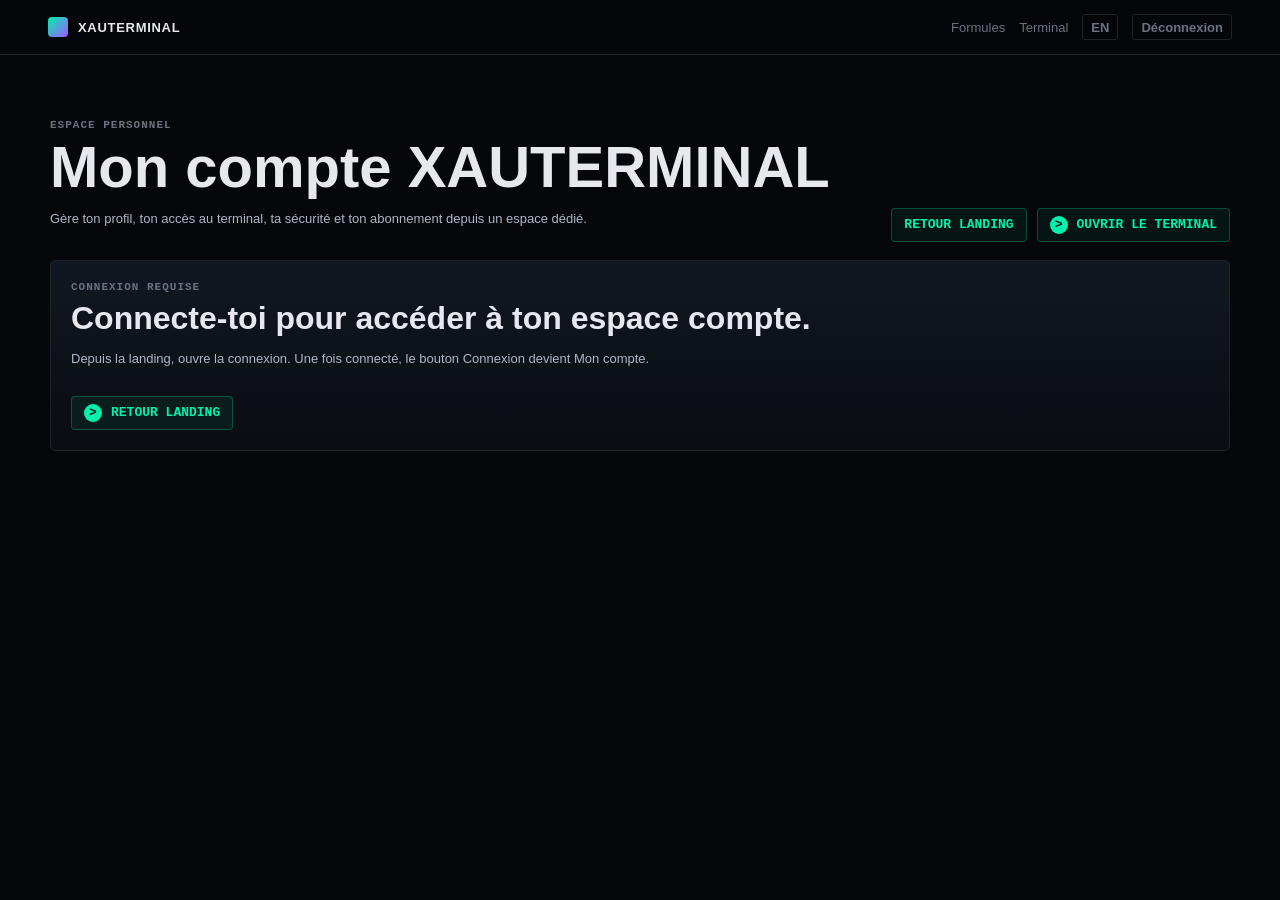
==== templates/account.html @ 577bb4db "Add account confirmation and password reset flows" ====
<!DOCTYPE html>
<html lang="fr">
<head>
    <meta charset="UTF-8">
    <meta name="viewport" content="width=device-width, initial-scale=1.0">
    <title data-i18n="meta_title">Mon compte - XAUTERMINAL</title>
    <meta name="robots" content="noindex,nofollow">
    <link rel="canonical" href="https://xauterminal.com/account">
    <link rel="stylesheet" href="/static/styles.css">
</head>
<body class="landing-body account-body">
    <header class="landing-nav">
        <a class="landing-brand" href="/" aria-label="XAUTERMINAL">
            <span class="brand-mark"></span>
            <span>XAUTERMINAL</span>
        </a>
        <nav class="landing-nav-actions" aria-label="Navigation compte">
            <a href="/#pricing" data-i18n="nav_pricing">Formules</a>
            <a href="/terminal" data-i18n="nav_terminal">Terminal</a>
            <button type="button" class="landing-lang" data-account-lang-toggle>EN</button>
            <button type="button" class="landing-lang" id="account-logout" data-i18n="nav_logout">Déconnexion</button>
        </nav>
    </header>

    <main class="account-page">
        <section class="account-hero">
            <div>
                <div class="landing-kicker" data-i18n="hero_kicker">ESPACE PERSONNEL</div>
                <h1 data-i18n="hero_title">Mon compte XAUTERMINAL</h1>
                <p data-i18n="hero_copy">Gère ton profil, ton accès au terminal, ta sécurité et ton abonnement depuis un espace dédié.</p>
            </div>
            <div class="account-hero-actions">
                <a class="resource-link-button" href="/" data-i18n="back_landing">Retour landing</a>
                <a class="resource-cta" href="/terminal" data-i18n="open_terminal">Ouvrir le terminal</a>
            </div>
        </section>

        <section class="account-panel account-auth-state hidden" id="account-login-state">
            <div>
                <div class="landing-kicker" data-i18n="login_required_kicker">CONNEXION REQUISE</div>
                <h2 data-i18n="login_required_title">Connecte-toi pour accéder à ton espace compte.</h2>
                <p data-i18n="login_required_copy">Depuis la landing, ouvre la connexion. Une fois connecté, le bouton Connexion devient Mon compte.</p>
            </div>
            <a class="resource-cta" href="/" data-i18n="back_landing">Retour landing</a>
        </section>

        <section class="account-dashboard hidden" id="account-dashboard">
            <article class="account-panel account-confirm-panel hidden" id="account-confirm-panel">
                <div class="landing-kicker" data-i18n="confirm_kicker">VALIDATION EMAIL</div>
                <h2 data-i18n="confirm_title">Valide ton compte XAUTERMINAL</h2>
                <p data-i18n="confirm_copy">Saisis le code reçu par email pour confirmer ton compte. Une fois validé, tu pourras choisir une formule Stripe et démarrer ton essai de 7 jours.</p>
                <form class="account-form single" id="account-confirm-form">
                    <label>
                        <span data-i18n="confirm_code_label">Code de confirmation</span>
                        <input id="account-confirm-code" name="code" type="text" inputmode="numeric" autocomplete="one-time-code" pattern="[0-9]*" maxlength="12">
                    </label>
                    <button type="submit" class="resource-cta account-submit" data-i18n="confirm_submit">Valider mon compte</button>
                </form>
                <div class="account-message" id="account-confirm-message"></div>
            </article>

            <article class="account-panel account-status-panel">
                <div class="account-status-top">
                    <div>
                        <div class="landing-kicker" data-i18n="status_kicker">STATUT</div>
                        <h2 id="account-status-title" data-i18n="loading">Chargement...</h2>
                    </div>
                    <span class="account-badge" id="account-status-badge">...</span>
                </div>
                <p id="account-status-copy" data-i18n="status_loading_copy">Vérification de ton accès.</p>
                <dl class="account-facts">
                    <div><dt>Email</dt><dd id="account-email">-</dd></div>
                    <div><dt>Plan</dt><dd id="account-plan">-</dd></div>
                    <div><dt data-i18n="terminal_access">Accès terminal</dt><dd id="account-access">-</dd></div>
                    <div><dt data-i18n="period_end">Échéance</dt><dd id="account-period-end">-</dd></div>
                </dl>
                <div class="account-actions">
                    <button type="button" class="resource-link-button" id="account-resend-confirmation" data-i18n="resend_code">Renvoyer le code</button>
                    <button type="button" class="resource-link-button" id="account-portal" data-i18n="manage_stripe">Gérer avec Stripe</button>
                    <a class="resource-cta" href="/terminal">Terminal</a>
                </div>
            </article>

            <article class="account-panel account-billing-panel">
                <div class="landing-kicker" data-i18n="billing_kicker">ABONNEMENT</div>
                <h2 data-i18n="billing_title">Formule et facturation</h2>
                <p id="account-billing-copy" data-i18n="billing_default_copy">Stripe gère les moyens de paiement, factures, changements de formule et annulations.</p>
                <dl class="account-facts compact">
                    <div><dt data-i18n="billing_status">Statut</dt><dd id="account-billing-state">-</dd></div>
                    <div><dt data-i18n="stripe_customer">Client Stripe</dt><dd id="account-stripe-customer">-</dd></div>
                    <div><dt data-i18n="subscription">Abonnement</dt><dd id="account-stripe-subscription">-</dd></div>
                    <div><dt data-i18n="price">Prix</dt><dd id="account-stripe-price">-</dd></div>
                </dl>
                <div class="account-plan-actions">
                    <button type="button" class="resource-cta" data-account-plan="monthly" data-i18n="monthly">Mensuel</button>
                    <button type="button" class="resource-cta" data-account-plan="yearly" data-i18n="yearly">Annuel</button>
                    <button type="button" class="resource-cta" data-account-plan="lifetime" data-i18n="lifetime_plan">Lifetime</button>
                </div>
            </article>

            <article class="account-panel account-admin-panel hidden" id="account-admin-panel">
                <div class="landing-kicker" data-i18n="admin_kicker">ADMINISTRATION</div>
                <h2 data-i18n="admin_title">Panel admin</h2>
                <p data-i18n="admin_copy">Accède à la gestion des utilisateurs, des accès et des statuts de compte depuis ton espace owner.</p>
                <div class="account-actions">
                    <a class="resource-cta" href="/admin" data-i18n="open_admin">Ouvrir le panel admin</a>
                </div>
            </article>

            <article class="account-panel account-profile-panel">
                <div class="landing-kicker" data-i18n="profile_kicker">PROFIL</div>
                <h2 data-i18n="profile_title">Informations personnelles</h2>
                <form class="account-form" id="account-profile-form">
                    <label>
                        <span data-i18n="first_name">Prénom</span>
                        <input id="profile-first-name" name="first_name" type="text" autocomplete="given-name">
                    </label>
                    <label>
                        <span data-i18n="last_name">Nom</span>
                        <input id="profile-last-name" name="last_name" type="text" autocomplete="family-name">
                    </label>
                    <label class="account-form-wide">
                        <span data-i18n="address">Adresse</span>
                        <input id="profile-address-line" name="address_line" type="text" autocomplete="street-address">
                    </label>
                    <label>
                        <span data-i18n="postal_code">Code postal</span>
                        <input id="profile-postal-code" name="postal_code" type="text" autocomplete="postal-code">
                    </label>
                    <label>
                        <span data-i18n="city">Ville</span>
                        <input id="profile-city" name="city" type="text" autocomplete="address-level2">
                    </label>
                    <label>
                        <span data-i18n="country">Pays</span>
                        <input id="profile-country" name="country" type="text" autocomplete="country-name">
                    </label>
                    <button type="submit" class="resource-cta account-submit" data-i18n="save_profile">Enregistrer le profil</button>
                </form>
                <div class="account-message" id="account-message"></div>
            </article>

            <article class="account-panel account-security-panel">
                <div class="landing-kicker" data-i18n="security_kicker">SÉCURITÉ</div>
                <h2 data-i18n="password_title">Mot de passe</h2>
                <form class="account-form single" id="account-password-form">
                    <label>
                        <span data-i18n="current_password">Mot de passe actuel</span>
                        <input id="password-current" name="current_password" type="password" autocomplete="current-password">
                    </label>
                    <label>
                        <span data-i18n="new_password">Nouveau mot de passe</span>
                        <input id="password-new" name="new_password" type="password" autocomplete="new-password">
                    </label>
                    <button type="submit" class="resource-cta account-submit" data-i18n="update_password">Mettre à jour</button>
                </form>
                <div class="account-message" id="account-password-message"></div>
            </article>
        </section>
    </main>

    <script src="/static/account.js"></script>
</body>
</html>
---- static/styles.css ----
@import url("/static/css/terminal.css");
@import url("/static/css/admin.css");
@import url("/static/css/landing.css");
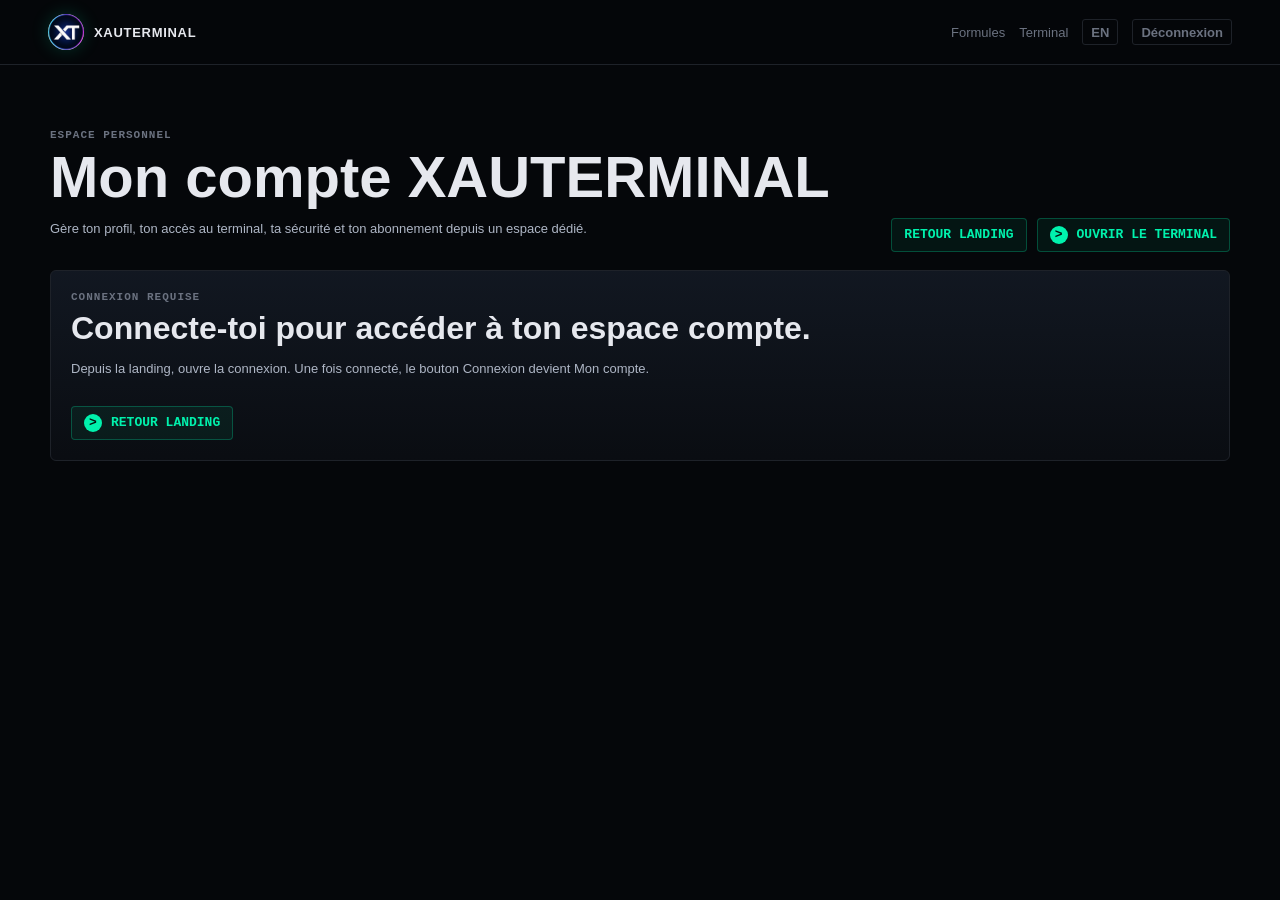
==== commit e7d25449: "Improve brand favicon and terminal SEO" ====
--- a/templates/account.html
+++ b/templates/account.html
@@ -6,12 +6,17 @@
     <title data-i18n="meta_title">Mon compte - XAUTERMINAL</title>
     <meta name="robots" content="noindex,nofollow">
     <link rel="canonical" href="https://xauterminal.com/account">
+    <link rel="icon" href="/static/favicon.ico" sizes="any">
+    <link rel="icon" type="image/png" sizes="48x48" href="/static/favicon-48x48.png">
+    <link rel="icon" type="image/png" sizes="32x32" href="/static/favicon-32x32.png">
+    <link rel="icon" type="image/png" sizes="16x16" href="/static/favicon-16x16.png">
+    <link rel="apple-touch-icon" href="/static/apple-icon-180x180.png">
     <link rel="stylesheet" href="/static/styles.css">
 </head>
 <body class="landing-body account-body">
     <header class="landing-nav">
         <a class="landing-brand" href="/" aria-label="XAUTERMINAL">
-            <span class="brand-mark"></span>
+            <img class="brand-logo" src="/static/xauterminal-logo.png" alt="" width="36" height="36">
             <span>XAUTERMINAL</span>
         </a>
         <nav class="landing-nav-actions" aria-label="Navigation compte">
@@ -59,6 +64,14 @@
                 <div class="account-message" id="account-confirm-message"></div>
             </article>
 
+            <article class="account-panel account-next-panel">
+                <div class="landing-kicker" data-i18n="next_kicker">PROCHAINES ÉTAPES</div>
+                <h2 id="account-next-title" data-i18n="next_title">Ton parcours</h2>
+                <p id="account-next-copy" data-i18n="next_copy">Les actions utiles apparaissent ici selon l’état de ton compte.</p>
+                <div class="account-progress" id="account-progress"></div>
+                <div class="account-next-actions" id="account-next-actions"></div>
+            </article>
+
             <article class="account-panel account-status-panel">
                 <div class="account-status-top">
                     <div>
@@ -87,6 +100,8 @@
                 <p id="account-billing-copy" data-i18n="billing_default_copy">Stripe gère les moyens de paiement, factures, changements de formule et annulations.</p>
                 <dl class="account-facts compact">
                     <div><dt data-i18n="billing_status">Statut</dt><dd id="account-billing-state">-</dd></div>
+                    <div><dt data-i18n="account_created">Création</dt><dd id="account-created">-</dd></div>
+                    <div><dt data-i18n="trial_days">Jours essai</dt><dd id="account-trial-days">-</dd></div>
                     <div><dt data-i18n="stripe_customer">Client Stripe</dt><dd id="account-stripe-customer">-</dd></div>
                     <div><dt data-i18n="subscription">Abonnement</dt><dd id="account-stripe-subscription">-</dd></div>
                     <div><dt data-i18n="price">Prix</dt><dd id="account-stripe-price">-</dd></div>
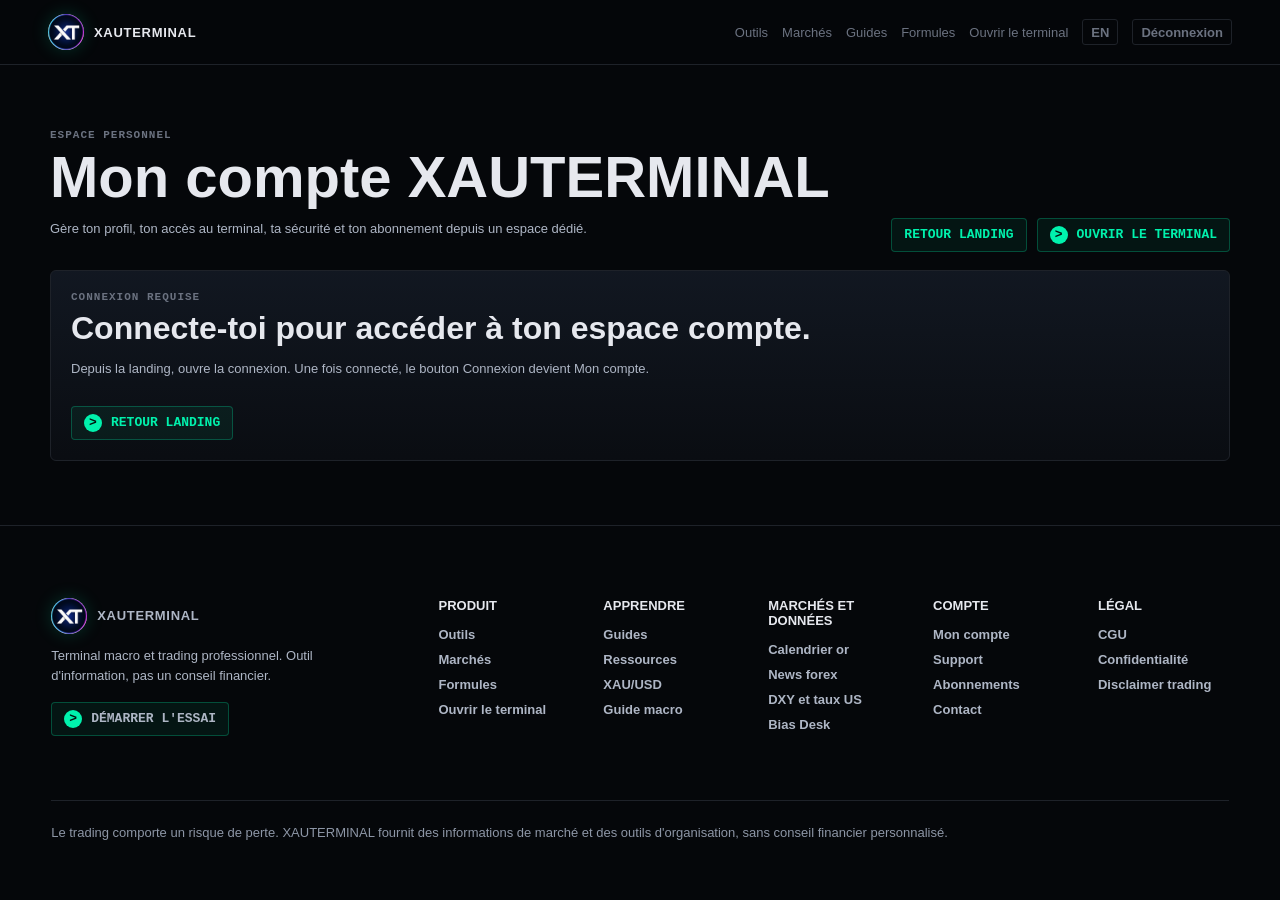
==== commit 577af19b: "Align account page shell with landing" ====
--- a/templates/account.html
+++ b/templates/account.html
@@ -20,8 +20,11 @@
             <span>XAUTERMINAL</span>
         </a>
         <nav class="landing-nav-actions" aria-label="Navigation compte">
+            <a href="/#features" data-i18n="nav_tools">Outils</a>
+            <a href="/#profiles" data-i18n="nav_markets">Marchés</a>
+            <a href="/guides" data-i18n="nav_guides">Guides</a>
             <a href="/#pricing" data-i18n="nav_pricing">Formules</a>
-            <a href="/terminal" data-i18n="nav_terminal">Terminal</a>
+            <a href="/terminal" data-i18n="nav_terminal">Ouvrir le terminal</a>
             <button type="button" class="landing-lang" data-account-lang-toggle>EN</button>
             <button type="button" class="landing-lang" id="account-logout" data-i18n="nav_logout">Déconnexion</button>
         </nav>
@@ -174,6 +177,56 @@
         </section>
     </main>
 
+    <footer class="landing-footer">
+        <div class="footer-brand">
+            <a class="landing-brand" href="/" aria-label="XAUTERMINAL">
+                <img class="brand-logo" src="/static/xauterminal-logo.png" alt="" width="36" height="36">
+                <span>XAUTERMINAL</span>
+            </a>
+            <p data-i18n="footer_tagline">Terminal macro et trading professionnel. Outil d'information, pas un conseil financier.</p>
+            <a class="resource-cta" href="/#pricing" data-i18n="footer_trial">Démarrer l'essai</a>
+        </div>
+        <nav class="footer-grid" aria-label="Plan du site">
+            <div class="footer-column">
+                <h3 data-i18n="footer_product">Produit</h3>
+                <a href="/#features" data-i18n="nav_tools">Outils</a>
+                <a href="/#profiles" data-i18n="nav_markets">Marchés</a>
+                <a href="/#pricing" data-i18n="nav_pricing">Formules</a>
+                <a href="/terminal" data-i18n="nav_terminal">Ouvrir le terminal</a>
+            </div>
+            <div class="footer-column">
+                <h3 data-i18n="footer_learn">Apprendre</h3>
+                <a href="/guides" data-i18n="nav_guides">Guides</a>
+                <a href="/ressources" data-i18n="nav_resources">Ressources</a>
+                <a href="/terminal-xauusd" data-i18n="resource_terminal_short">XAU/USD</a>
+                <a href="/guide/trading-or-macro" data-i18n="resource_guide_short">Guide macro</a>
+            </div>
+            <div class="footer-column">
+                <h3 data-i18n="footer_markets">Marchés et données</h3>
+                <a href="/calendrier-economique-or" data-i18n="resource_calendar_short">Calendrier or</a>
+                <a href="/news-forex-or" data-i18n="resource_news_short">News forex</a>
+                <a href="/guides/dxy-taux-us-or" data-i18n="footer_dxy_rates">DXY et taux US</a>
+                <a href="/guides/bias-desk-trading" data-i18n="footer_bias_desk">Bias Desk</a>
+            </div>
+            <div class="footer-column">
+                <h3 data-i18n="footer_account">Compte</h3>
+                <a href="/account" data-i18n="nav_account">Mon compte</a>
+                <a href="/support" data-i18n="nav_support">Support</a>
+                <a href="/#pricing" data-i18n="footer_subscriptions">Abonnements</a>
+                <a href="mailto:mdtrading@xauterminal.com" data-i18n="footer_contact">Contact</a>
+            </div>
+            <div class="footer-column">
+                <h3 data-i18n="footer_legal">Légal</h3>
+                <a href="/terms" data-i18n="terms_kicker">CGU</a>
+                <a href="/privacy" data-i18n="privacy_kicker">Confidentialité</a>
+                <a href="/risk-disclaimer" data-i18n="risk_footer_link">Disclaimer trading</a>
+            </div>
+        </nav>
+        <div class="footer-risk" data-i18n="footer_risk">
+            Le trading comporte un risque de perte. XAUTERMINAL fournit des informations de marché et des outils d'organisation, sans conseil financier personnalisé.
+        </div>
+    </footer>
+
     <script src="/static/account.js"></script>
 </body>
 </html>
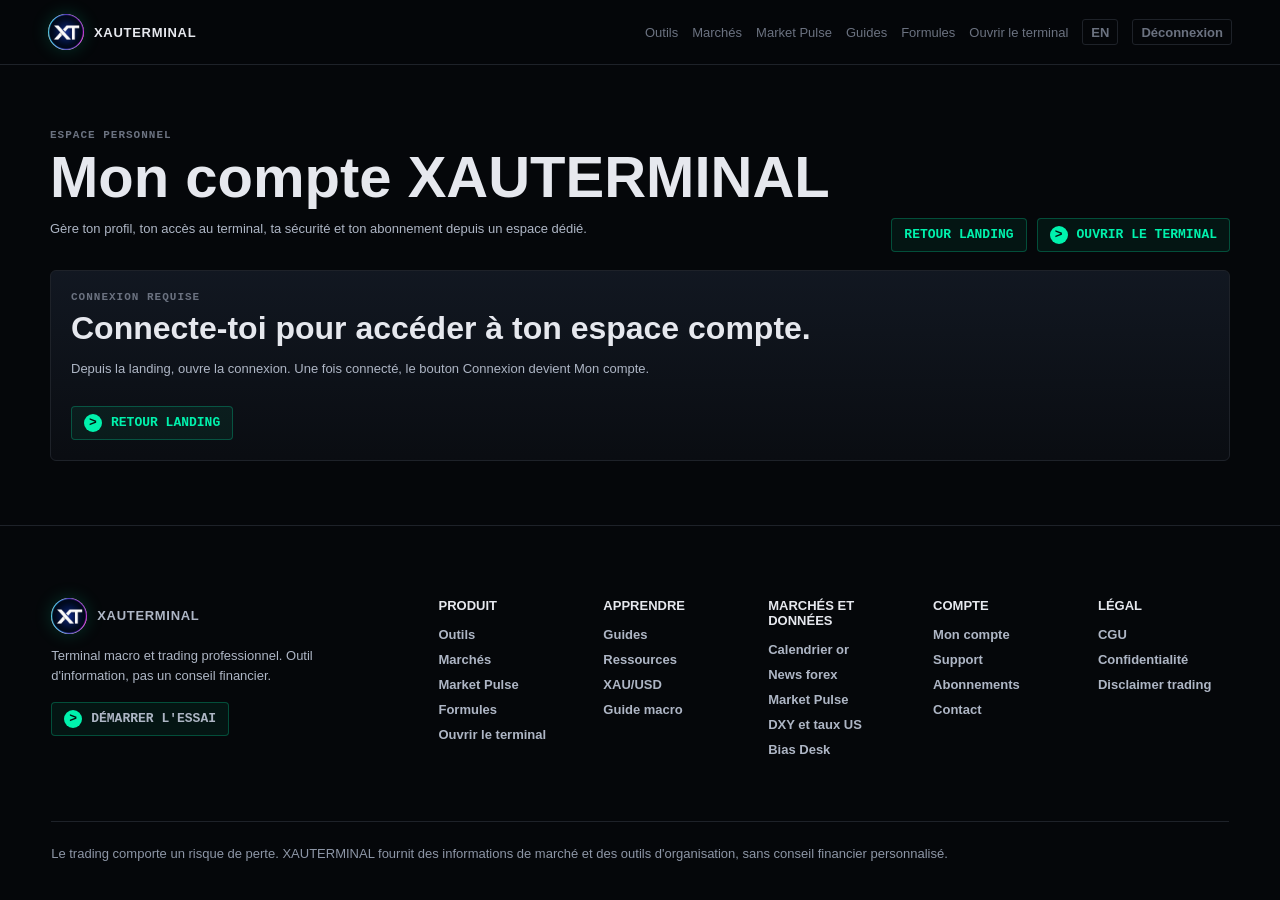
==== commit 8ba8a8fc: "Add Market Pulse public hub" ====
--- a/templates/account.html
+++ b/templates/account.html
@@ -6,7 +6,7 @@
     <title data-i18n="meta_title">Mon compte - XAUTERMINAL</title>
     <meta name="robots" content="noindex,nofollow">
     <link rel="canonical" href="https://xauterminal.com/account">
-    <link rel="icon" href="/static/favicon.ico" sizes="any">
+    <link rel="icon" href="/favicon.ico" sizes="any">
     <link rel="icon" type="image/png" sizes="48x48" href="/static/favicon-48x48.png">
     <link rel="icon" type="image/png" sizes="32x32" href="/static/favicon-32x32.png">
     <link rel="icon" type="image/png" sizes="16x16" href="/static/favicon-16x16.png">
@@ -22,6 +22,7 @@
         <nav class="landing-nav-actions" aria-label="Navigation compte">
             <a href="/#features" data-i18n="nav_tools">Outils</a>
             <a href="/#profiles" data-i18n="nav_markets">Marchés</a>
+            <a href="/market-pulse" data-i18n="nav_pulse">Market Pulse</a>
             <a href="/guides" data-i18n="nav_guides">Guides</a>
             <a href="/#pricing" data-i18n="nav_pricing">Formules</a>
             <a href="/terminal" data-i18n="nav_terminal">Ouvrir le terminal</a>
@@ -191,6 +192,7 @@
                 <h3 data-i18n="footer_product">Produit</h3>
                 <a href="/#features" data-i18n="nav_tools">Outils</a>
                 <a href="/#profiles" data-i18n="nav_markets">Marchés</a>
+                <a href="/market-pulse" data-i18n="nav_pulse">Market Pulse</a>
                 <a href="/#pricing" data-i18n="nav_pricing">Formules</a>
                 <a href="/terminal" data-i18n="nav_terminal">Ouvrir le terminal</a>
             </div>
@@ -205,6 +207,7 @@
                 <h3 data-i18n="footer_markets">Marchés et données</h3>
                 <a href="/calendrier-economique-or" data-i18n="resource_calendar_short">Calendrier or</a>
                 <a href="/news-forex-or" data-i18n="resource_news_short">News forex</a>
+                <a href="/market-pulse" data-i18n="nav_pulse">Market Pulse</a>
                 <a href="/guides/dxy-taux-us-or" data-i18n="footer_dxy_rates">DXY et taux US</a>
                 <a href="/guides/bias-desk-trading" data-i18n="footer_bias_desk">Bias Desk</a>
             </div>
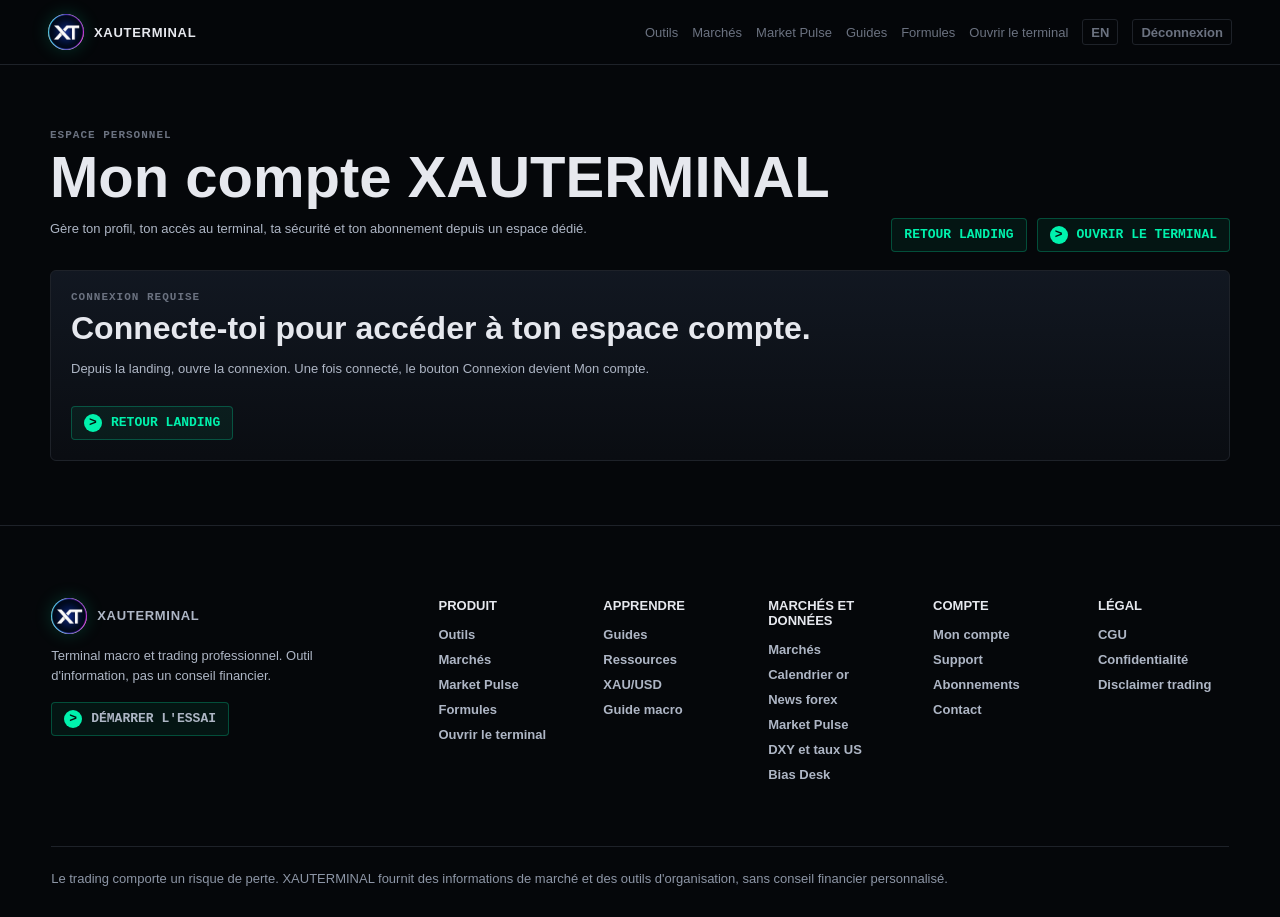
==== commit 390d2527: "Add forex markets SEO pages" ====
--- a/templates/account.html
+++ b/templates/account.html
@@ -21,7 +21,7 @@
         </a>
         <nav class="landing-nav-actions" aria-label="Navigation compte">
             <a href="/#features" data-i18n="nav_tools">Outils</a>
-            <a href="/#profiles" data-i18n="nav_markets">Marchés</a>
+            <a href="/marches" data-i18n="nav_markets">Marchés</a>
             <a href="/market-pulse" data-i18n="nav_pulse">Market Pulse</a>
             <a href="/guides" data-i18n="nav_guides">Guides</a>
             <a href="/#pricing" data-i18n="nav_pricing">Formules</a>
@@ -191,7 +191,7 @@
             <div class="footer-column">
                 <h3 data-i18n="footer_product">Produit</h3>
                 <a href="/#features" data-i18n="nav_tools">Outils</a>
-                <a href="/#profiles" data-i18n="nav_markets">Marchés</a>
+                <a href="/marches" data-i18n="nav_markets">Marchés</a>
                 <a href="/market-pulse" data-i18n="nav_pulse">Market Pulse</a>
                 <a href="/#pricing" data-i18n="nav_pricing">Formules</a>
                 <a href="/terminal" data-i18n="nav_terminal">Ouvrir le terminal</a>
@@ -205,6 +205,7 @@
             </div>
             <div class="footer-column">
                 <h3 data-i18n="footer_markets">Marchés et données</h3>
+                <a href="/marches" data-i18n="nav_markets">Marchés</a>
                 <a href="/calendrier-economique-or" data-i18n="resource_calendar_short">Calendrier or</a>
                 <a href="/news-forex-or" data-i18n="resource_news_short">News forex</a>
                 <a href="/market-pulse" data-i18n="nav_pulse">Market Pulse</a>
